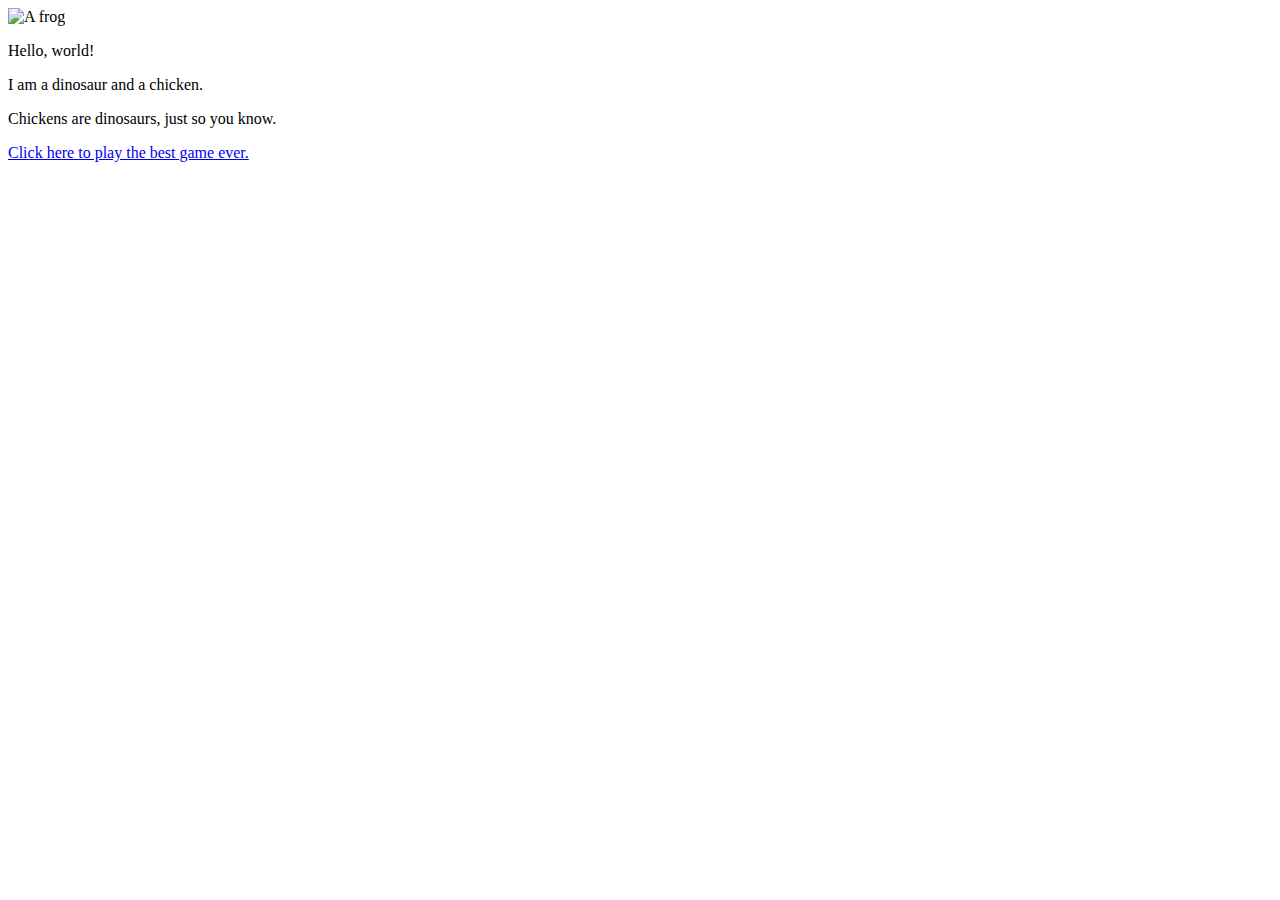
==== index.html @ fffd00ee "First commit" ====
<!DOCTYPE html>
<html lang="en">
    <head>
        <meta charset="UTF-8">
        <meta http-equiv="X-UA-Compatible" content="IE=edge">
        <meta name="viewport" content="width=device-width, initial-scale=1.0">
        <title>Hello</title>
    </head>
    <body>
        <img src="img/frog.jpg" alt="A frog"/>
        <!-- <img src="img/macaw.jpg" alt="A macaw"/> -->

        <p>
            Hello, world!
        </p>

        <p>
            I am a dinosaur and a chicken.
        </p>

        <p>
            Chickens are dinosaurs, just so you know.
        </p>

        <p>
            <a href="GetToSchool4/index.html">Click here to play the best game ever.</a>
        </p>
    </body>
</html>
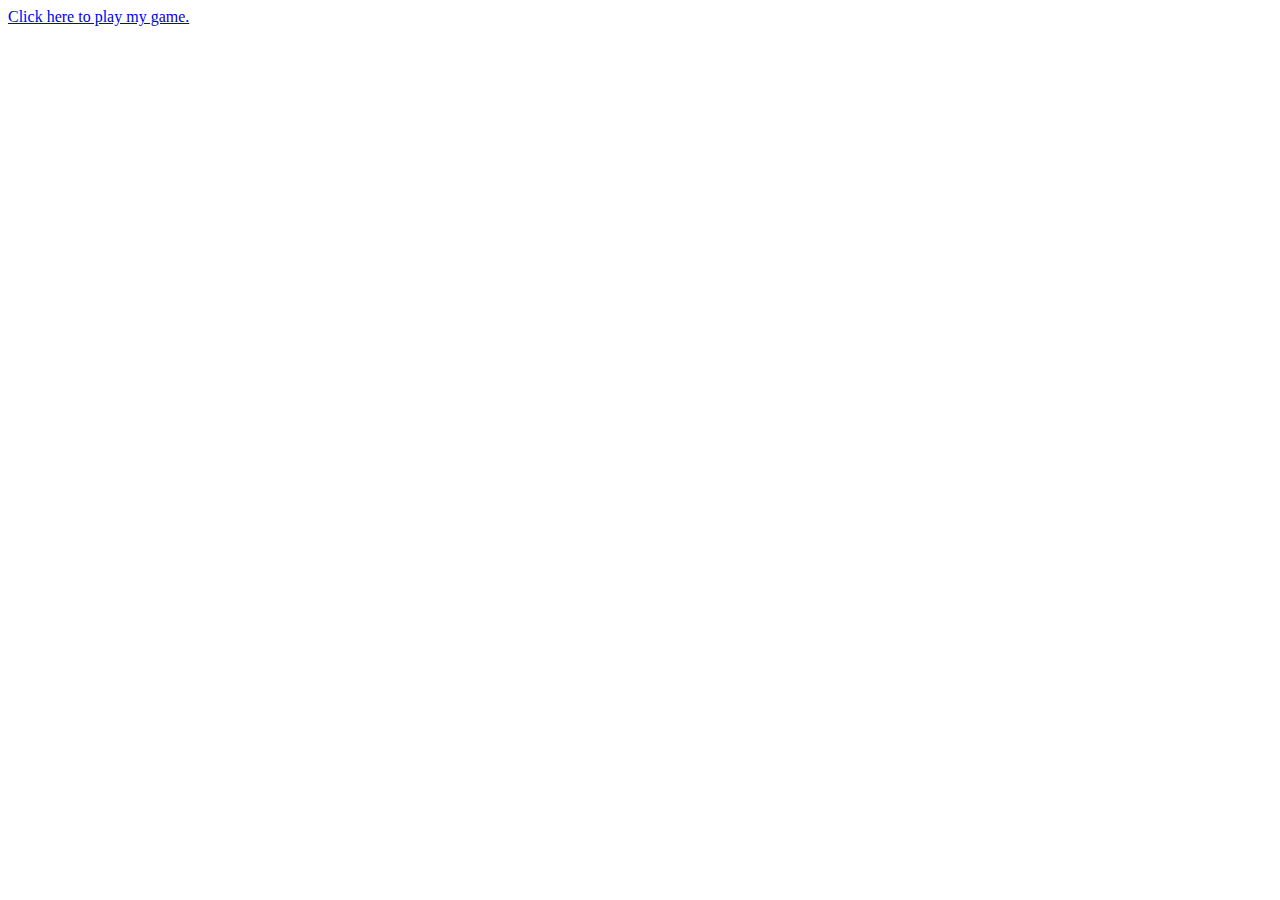
==== commit 5bbb2a0c: "Upload game again" ====
--- a/index.html
+++ b/index.html
@@ -4,26 +4,9 @@
         <meta charset="UTF-8">
         <meta http-equiv="X-UA-Compatible" content="IE=edge">
         <meta name="viewport" content="width=device-width, initial-scale=1.0">
-        <title>Hello</title>
+        <title>Mason's Amazing Website</title>
     </head>
     <body>
-        <img src="img/frog.jpg" alt="A frog"/>
-        <!-- <img src="img/macaw.jpg" alt="A macaw"/> -->
-
-        <p>
-            Hello, world!
-        </p>
-
-        <p>
-            I am a dinosaur and a chicken.
-        </p>
-
-        <p>
-            Chickens are dinosaurs, just so you know.
-        </p>
-
-        <p>
-            <a href="GetToSchool4/index.html">Click here to play the best game ever.</a>
-        </p>
+        <a href="GetToSchool4/index.html">Click here to play my game.</a>
     </body>
 </html>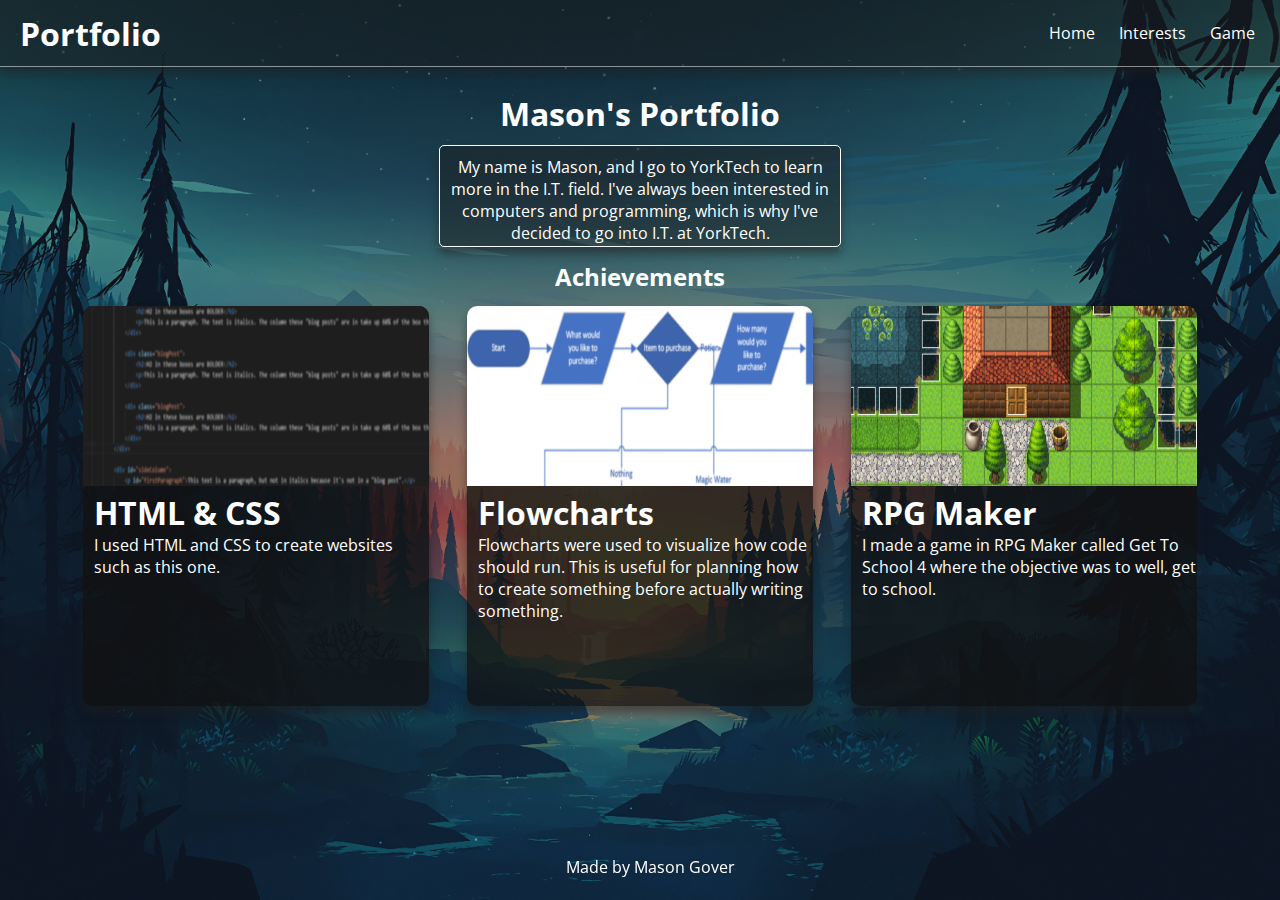
==== commit bcd5c36a: "Upload portfolio project & GetToSchool 4 update" ====
--- a/index.html
+++ b/index.html
@@ -1,12 +1,74 @@
 <!DOCTYPE html>
 <html lang="en">
-    <head>
-        <meta charset="UTF-8">
-        <meta http-equiv="X-UA-Compatible" content="IE=edge">
-        <meta name="viewport" content="width=device-width, initial-scale=1.0">
-        <title>Mason's Amazing Website</title>
-    </head>
-    <body>
-        <a href="GetToSchool4/index.html">Click here to play my game.</a>
-    </body>
+
+	<head>
+		<meta charset="UTF-8">
+		<meta http-equiv="X-UA-Compatible" content="IE=edge">
+		<meta name="viewport" content="width=device-width, initial-scale=1.0">
+		<link rel="stylesheet" type="text/css" href="css/styles.css" />
+		<script src="js/index.js"></script>
+		<title>Home - Portfolio</title>
+	</head>
+
+	<body>
+		<nav>
+			<a href="index.html">
+				<h1>Portfolio</h1>
+			</a>
+
+			<ul>
+				<li><a href="index.html">Home</a></li>
+				<li><a href="interests.html">Interests</a></li>
+				<li><a href="game.html">Game</a></li>
+			</ul>
+
+			<button class="hamburger-menu" onclick="openHamburgerMenu(this)">
+				<div></div>
+				<div></div>
+				<div></div>
+			</button>
+		</nav>
+
+		<nav id="mobile-nav">
+			<ul>
+				<li><a href="index.html">Home</a></li>
+				<li><a href="interests.html">Interests</a></li>
+				<li><a href="game.html">Game</a></li>
+			</ul>
+		</nav>
+
+		<h1 id="title">Mason's Portfolio</h1>
+		<div id="introduction">
+			<p>My name is Mason, and I go to YorkTech to learn more in the I.T. field. I've always been interested in
+				computers and programming, which is why I've decided to go into I.T. at YorkTech.</p>
+		</div>
+		<h2 id="label-text">Achievements</h2>
+
+		<div id="flex-column">
+			<div class="portfolio-box">
+				<img src="img/html_banner.png" />
+				<h1>HTML & CSS</h1>
+				<p>I used HTML and CSS to create websites such as this one.</p>
+			</div>
+
+			<div class="portfolio-box">
+				<img src="img/flowchart_banner.png" />
+				<h1>Flowcharts</h1>
+				<p>Flowcharts were used to visualize how code should run. This is useful for planning how to create
+					something before actually writing something.</p>
+			</div>
+
+			<div class="portfolio-box">
+				<img src="img/rpg_maker_banner.png" />
+				<h1>RPG Maker</h1>
+				<p>I made a game in RPG Maker called Get To School 4 where the objective was to well, get to school. </p>
+			</div>
+		</div>
+
+		<footer>
+			<p>Made by Mason Gover</p>
+		</footer>
+
+	</body>
+
 </html>--- a/css/styles.css
+++ b/css/styles.css
@@ -0,0 +1,251 @@
+@import url('https://fonts.googleapis.com/css2?family=Abril+Fatface&family=Merriweather:ital@0;1&family=Open+Sans:wght@400;700&family=Space+Mono&family=Work+Sans:wght@400;500;800&display=swap');
+
+* {
+	font-family: "Open Sans";
+	margin: 0;
+}
+
+html {
+	min-height: 100%;
+	min-width: 100%;
+}
+
+body {
+	background:
+		linear-gradient(rgba(26, 26, 26, 0.45), rgba(26, 26, 26, 0.45)),
+		url(../img/background.jpg);
+	background-position: center;
+	background-size: cover;
+}
+
+nav {
+	background: rgba(26, 26, 26, 0.45);
+	box-shadow: 0 7px 10px rgba(30, 30, 30, 0.5);
+	border-bottom: 1px solid rgba(255, 255, 255, 0.5);
+	width: 100%;
+	height: 1.75cm;
+}
+
+nav h1 {
+	display: inline-block;
+	position: relative;
+	transform: translate(0, -50%);
+	margin-left: 20px;
+	color: white;
+	top: 50%;
+}
+
+nav ul {
+	position: relative;
+	transform: translate(0, -50%);
+	margin-right: 15px;
+	color: white;
+	float: right;
+	top: 50%;
+}
+
+nav ul li {
+	display: inline-block;
+	padding: 10px;
+}
+
+nav ul li:hover {
+	background: rgba(50, 50, 50, 0.25);
+	border: 1px solid white;
+	border-radius: 10%;
+}
+
+nav ul li a {
+	color: white;
+	text-decoration: none;
+}
+
+footer {
+	position: fixed;
+	margin-top: 50px;
+	width: 100%;
+	height: 1.75cm;
+	bottom: 0;
+}
+
+footer p {
+	position: relative;
+	transform: translate(0, -50%);
+	text-align: center;
+	margin-left: 20px;
+	color: white;
+	top: 50%;
+}
+
+footer img {
+	text-align: center;
+	display: inline;
+	width: 32px;
+	height: 32px;
+}
+
+.portfolio-box {
+	background-color: rgba(18, 18, 18, 0.75);
+	box-shadow: 0 7px 10px rgba(30, 30, 30, 0.50);
+	border-radius: 10px;
+	overflow: hidden;
+	width: 30%;
+	height: 100%;
+}
+
+.portfolio-box img {
+	width: 100%;
+	height: 45%;
+}
+
+.portfolio-box h1 {
+	color: white;
+	margin-left: 3%;
+}
+
+.portfolio-box p {
+	color: white;
+	margin: 0 0 0 3%;
+}
+
+.hamburger-menu {
+	display: none;
+}
+
+.hamburger-menu div {
+	background-color: white;
+	width: 35px;
+	height: 5px;
+	margin: 6px 0;
+	transition: 0.4s;
+}
+
+#mobile-nav {
+	display: none;
+}
+
+#introduction {
+	background: rgba(26, 26, 26, 0.45);
+	width: 400px;
+	height: 100px;
+	margin: 10px auto 0 auto;
+	border: 1px solid white;
+	border-radius: 5px;
+	box-shadow: 0 7px 10px rgba(30, 30, 30, 0.50);
+}
+
+#introduction p {
+	text-align: center;
+	color: white;
+	padding: 10px;
+}
+
+#flex-column {
+	display: flex;
+	justify-content: space-around;
+	align-items: flex-start;
+	margin: 0 auto 0 auto;
+	width: 90%;
+	height: 400px;
+}
+
+#title {
+	margin-top: 25px;
+	text-align: center;
+	font-size: xx-large;
+	color: white;
+}
+
+#label-text {
+	margin: 1% 0 1% 0;
+	color: white;
+	text-align: center;
+}
+
+@media only screen and (max-width: 1250px) {
+	.portfolio-box {
+		margin-top: 30px;
+		width: 45%;
+		height: 95%;
+	}
+
+	#flex-column {
+		display: flex;
+		flex-direction: column;
+		align-items: center;
+		width: 100%;
+		height: 1000px;
+		margin-bottom: 25px;
+	}
+
+	footer {
+		position: static;
+		background: rgba(26, 26, 26, 0.45);
+		border-top: 1px solid rgba(255, 255, 255, 0.5);
+	}
+}
+
+@media only screen and (max-width: 900px) {
+	nav h1 {
+		display: block;
+		text-align: center;
+	}
+
+	nav ul {
+		display: none;
+	}
+
+	.hamburger-menu {
+		display: block;
+		background-color: transparent;
+		border: 0;
+		transform: translate(0%, -50%);
+		margin-left: 15px;
+	}
+
+	.portfolio-box {
+		margin-top: 30px;
+		width: 60%;
+		height: 95%;
+	}
+
+	#mobile-nav ul {
+		display: block;
+		position: relative;
+		color: white;
+		margin-right: 0;
+		float: none;
+		text-align: center;
+	}
+
+	#mobile-nav ul li {
+		padding-right: 10px;
+	}
+
+	#label-text {
+		margin: 5% 0 2% 0;
+	}
+
+	#flex-column {
+		display: flex;
+		flex-direction: column;
+		align-items: center;
+		width: 100%;
+		height: 1000px;
+		margin-bottom: 25px;
+	}
+}
+
+@media only screen and (max-width: 600px) {
+	.portfolio-box {
+		width: 100%;
+		margin-top: 10px;
+		border-radius: 0;
+	}
+
+	#introduction {
+		width: 100%;
+		height: 10%;
+		border-radius: 0;
+	}
+}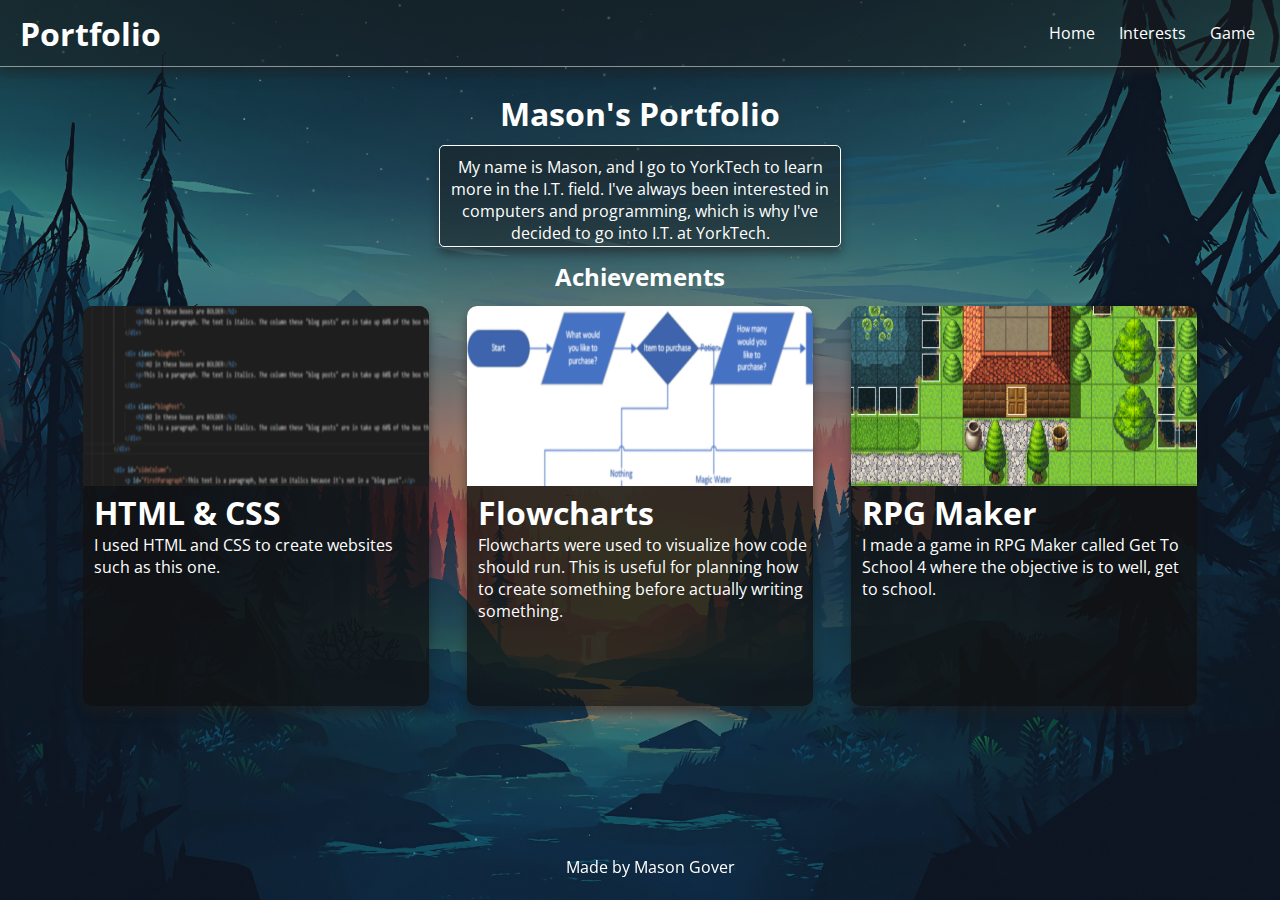
==== commit 74118b6b: "Fix a few final things" ====
--- a/index.html
+++ b/index.html
@@ -61,7 +61,7 @@
 			<div class="portfolio-box">
 				<img src="img/rpg_maker_banner.png" />
 				<h1>RPG Maker</h1>
-				<p>I made a game in RPG Maker called Get To School 4 where the objective was to well, get to school. </p>
+				<p>I made a game in RPG Maker called Get To School 4 where the objective is to well, get to school. </p>
 			</div>
 		</div>
 
--- a/css/styles.css
+++ b/css/styles.css
@@ -33,6 +33,10 @@
 	margin-left: 20px;
 	color: white;
 	top: 50%;
+}
+
+nav a {
+	text-decoration: none;
 }
 
 nav ul {
